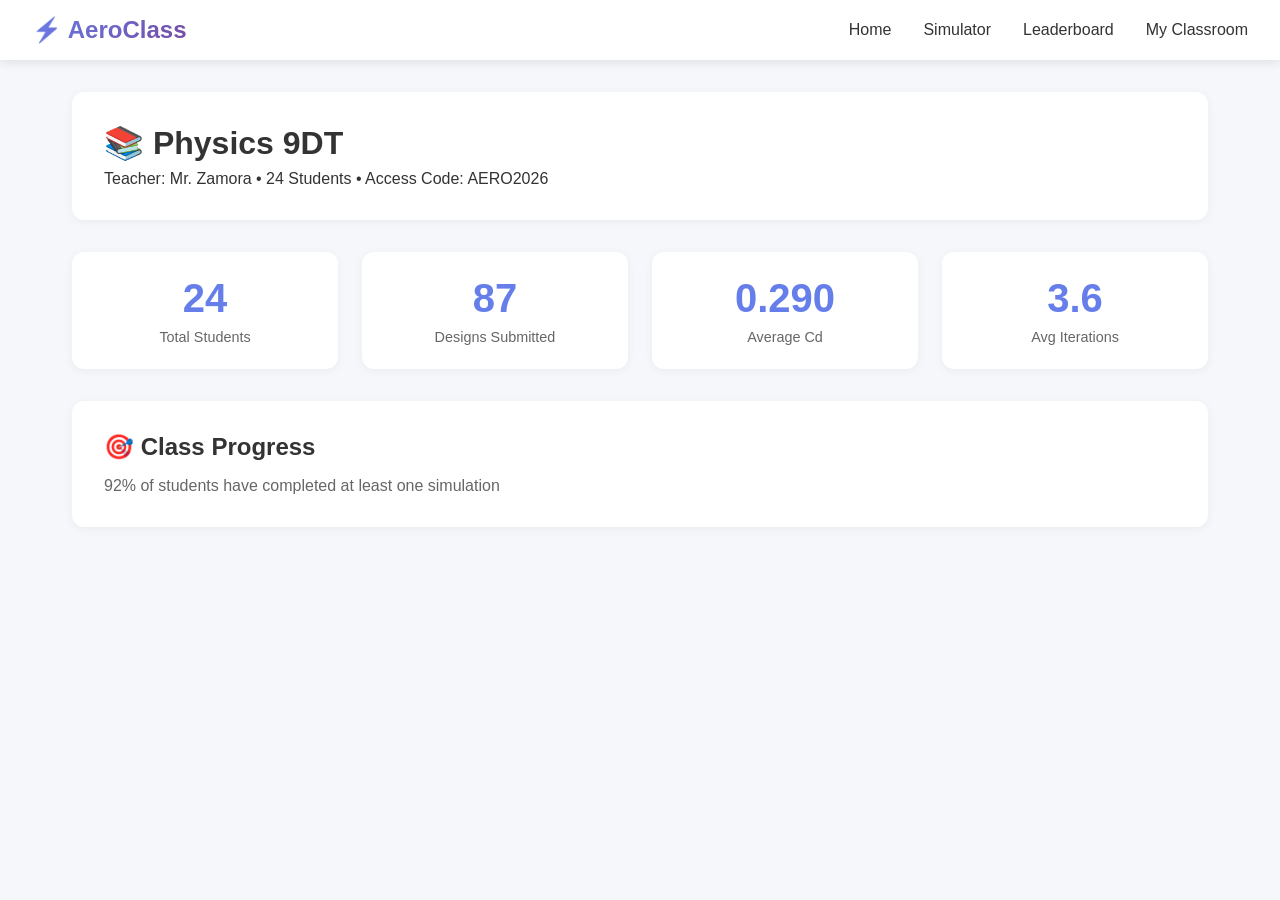
==== UI_test/classroom.html @ 9fc939bf "Initial commit: AeroClass aerodynamic simulator with physics engine and FastAPI backend" ====
<!DOCTYPE html>
<html lang="en">
<head>
    <meta charset="UTF-8">
    <meta name="viewport" content="width=device-width, initial-scale=1.0">
    <title>My Classroom - AeroClass</title>
    <style>
        * { margin: 0; padding: 0; box-sizing: border-box; }
        body { font-family: -apple-system, BlinkMacSystemFont, 'Segoe UI', Roboto, sans-serif; background: #f5f7fa; color: #333; }
        .navbar { background: white; padding: 1rem 2rem; box-shadow: 0 2px 10px rgba(0,0,0,0.1); display: flex; justify-content: space-between; align-items: center; }
        .logo { font-size: 1.5rem; font-weight: 700; background: linear-gradient(135deg, #667eea 0%, #764ba2 100%); -webkit-background-clip: text; -webkit-text-fill-color: transparent; }
        .nav-links { display: flex; gap: 2rem; list-style: none; }
        .nav-links a { text-decoration: none; color: #333; font-weight: 500; }
        .container { max-width: 1200px; margin: 2rem auto; padding: 0 2rem; }
        .header { background: white; border-radius: 12px; padding: 2rem; margin-bottom: 2rem; box-shadow: 0 2px 10px rgba(0,0,0,0.05); }
        .header h1 { font-size: 2rem; margin-bottom: 0.5rem; }
        .stats-grid { display: grid; grid-template-columns: repeat(4, 1fr); gap: 1.5rem; margin-bottom: 2rem; }
        .stat-card { background: white; border-radius: 12px; padding: 1.5rem; box-shadow: 0 2px 10px rgba(0,0,0,0.05); text-align: center; }
        .stat-value { font-size: 2.5rem; font-weight: 700; color: #667eea; }
        .stat-label { font-size: 0.9rem; color: #666; margin-top: 0.5rem; }
        .card { background: white; border-radius: 12px; padding: 2rem; box-shadow: 0 2px 10px rgba(0,0,0,0.05); margin-bottom: 2rem; }
    </style>
</head>
<body>
    <nav class="navbar">
        <div class="logo">⚡ AeroClass</div>
        <ul class="nav-links">
            <li><a href="index.html">Home</a></li>
            <li><a href="simulator.html">Simulator</a></li>
            <li><a href="leaderboard.html">Leaderboard</a></li>
            <li><a href="classroom.html">My Classroom</a></li>
        </ul>
    </nav>

    <div class="container">
        <div class="header">
            <h1>📚 Physics 9DT</h1>
            <p>Teacher: Mr. Zamora • 24 Students • Access Code: AERO2026</p>
        </div>

        <div class="stats-grid">
            <div class="stat-card">
                <div class="stat-value">24</div>
                <div class="stat-label">Total Students</div>
            </div>
            <div class="stat-card">
                <div class="stat-value">87</div>
                <div class="stat-label">Designs Submitted</div>
            </div>
            <div class="stat-card">
                <div class="stat-value">0.290</div>
                <div class="stat-label">Average Cd</div>
            </div>
            <div class="stat-card">
                <div class="stat-value">3.6</div>
                <div class="stat-label">Avg Iterations</div>
            </div>
        </div>

        <div class="card">
            <h2>🎯 Class Progress</h2>
            <p style="margin-top: 1rem; color: #666;">92% of students have completed at least one simulation</p>
        </div>
    </div>
</body>
</html>
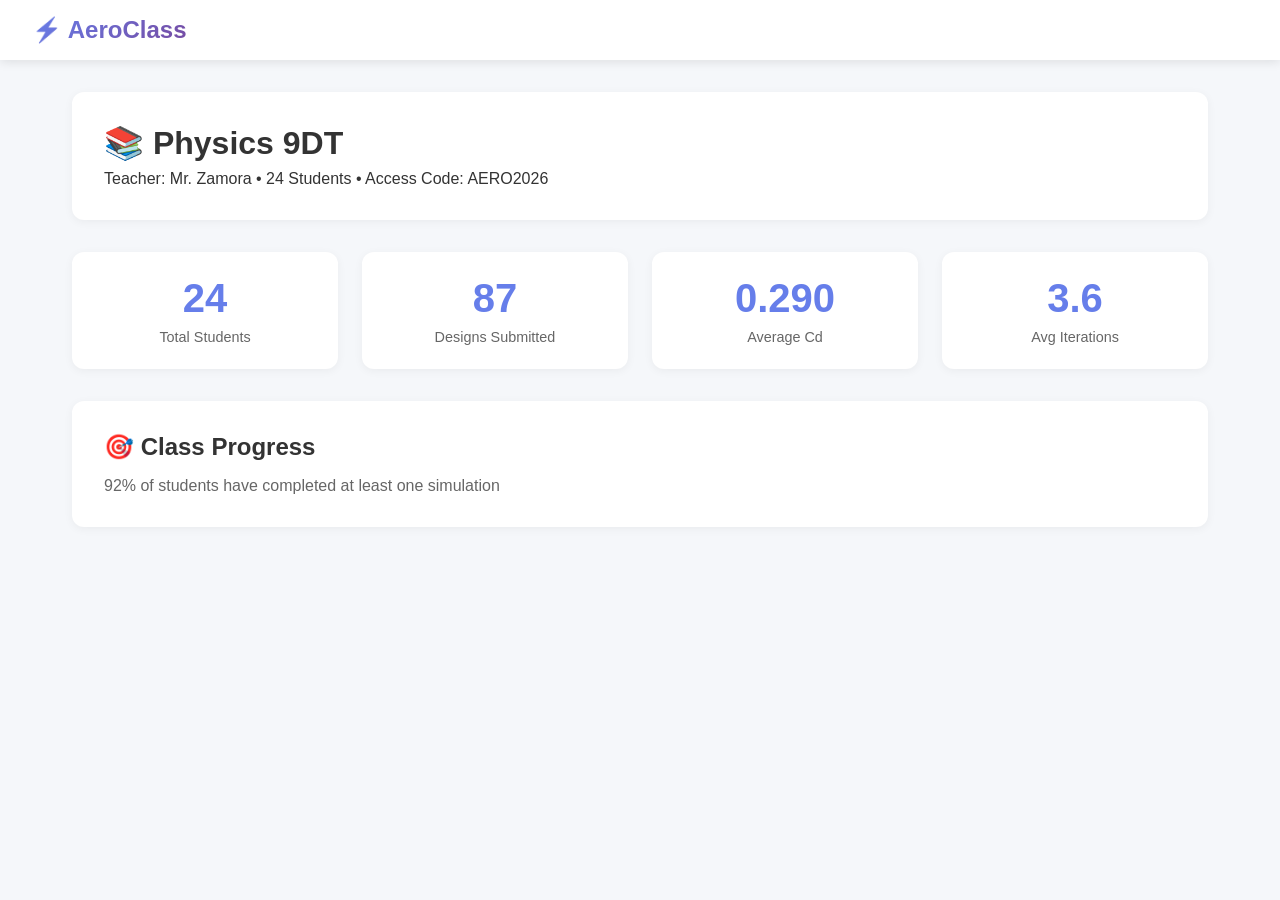
==== commit 1a8b1a24: "Restructure project for deployment: move backend to root, add docs, organize files" ====
--- a/UI_test/classroom.html
+++ b/UI_test/classroom.html
@@ -25,10 +25,10 @@
     <nav class="navbar">
         <div class="logo">⚡ AeroClass</div>
         <ul class="nav-links">
-            <li><a href="index.html">Home</a></li>
-            <li><a href="simulator.html">Simulator</a></li>
-            <li><a href="leaderboard.html">Leaderboard</a></li>
-            <li><a href="classroom.html">My Classroom</a></li>
+            <!-- <li><a href="index.html">Home</a></li> -->
+            <!-- <li><a href="simulator.html">Simulator</a></li> -->
+            <!-- <li><a href="leaderboard.html">Leaderboard</a></li> -->
+            <!-- <li><a href="classroom.html">My Classroom</a></li> -->
         </ul>
     </nav>
 
